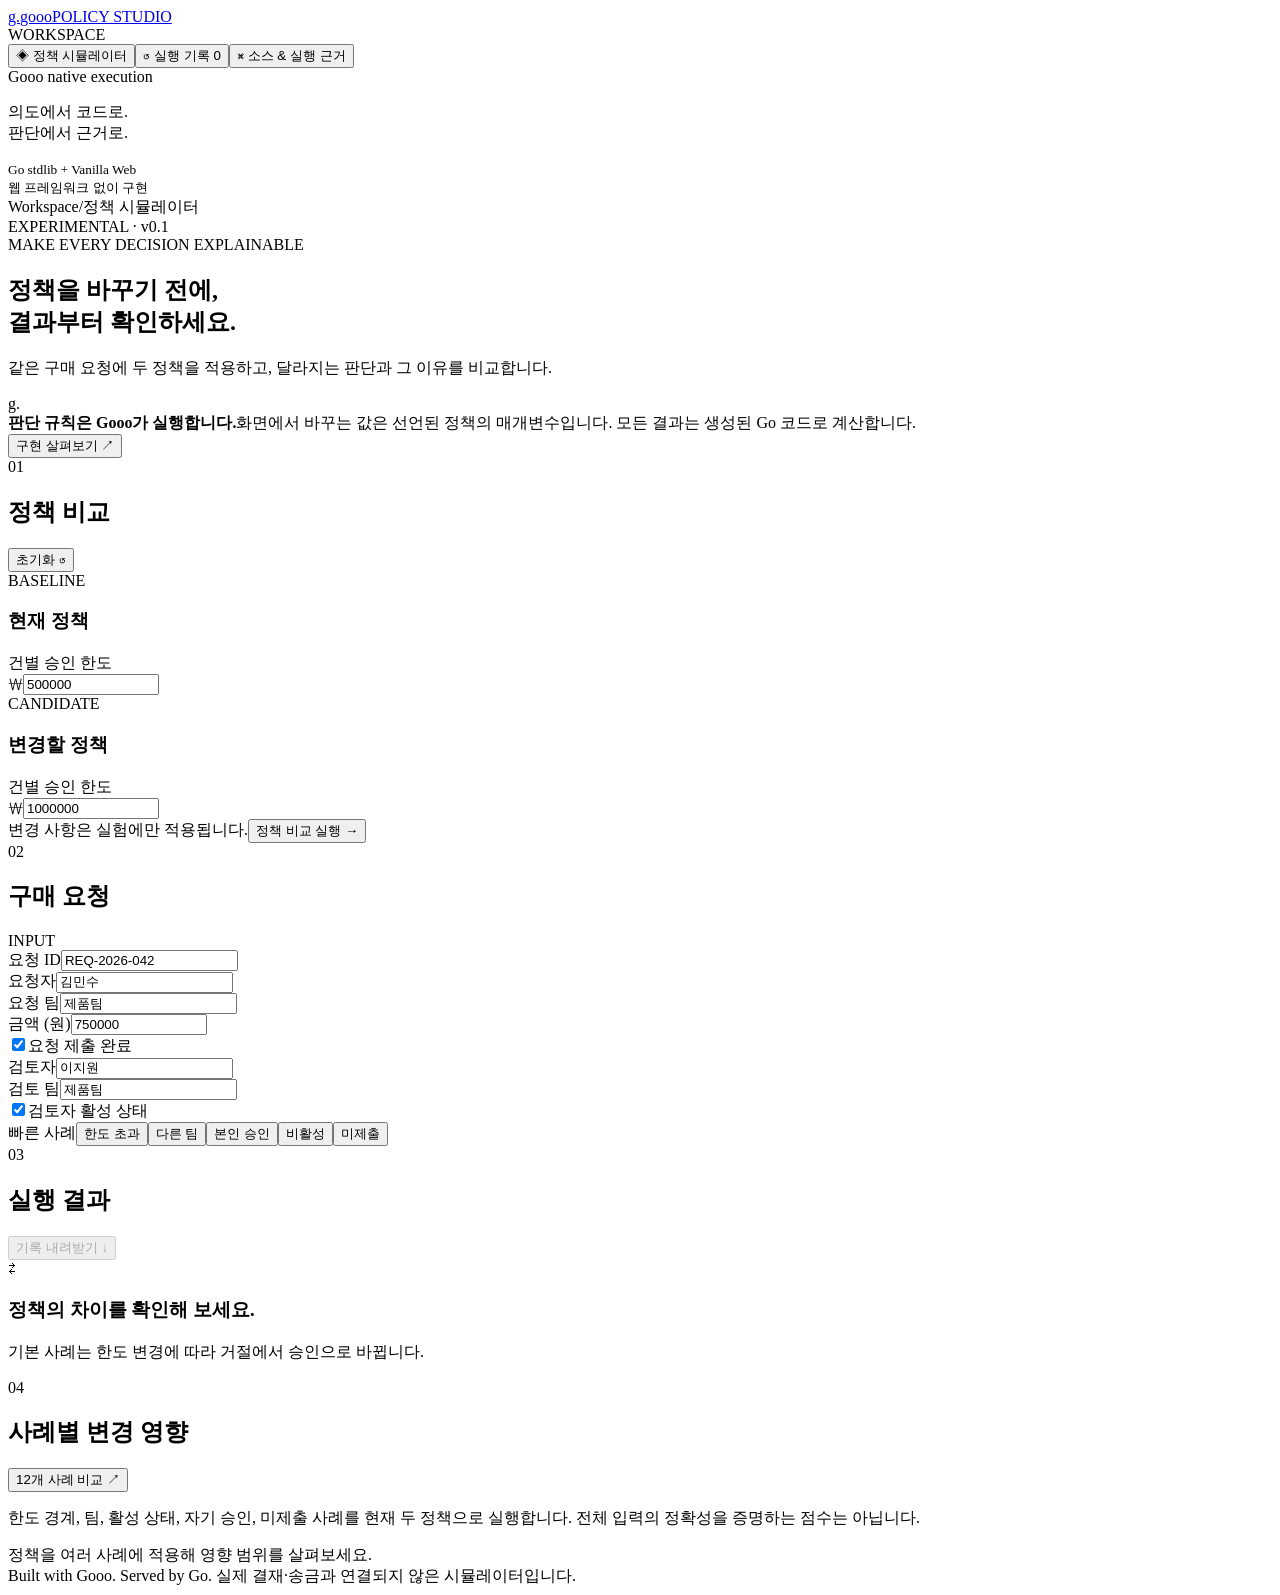
==== web/index.html @ c32d45a3 "Build framework-free Gooo approval policy studio" ====
<!doctype html>
<html lang="ko"><head><meta charset="utf-8"><meta name="viewport" content="width=device-width,initial-scale=1"><meta name="theme-color" content="#163b2e"><title>Gooo Policy Studio · 승인 정책 실험실</title><link rel="stylesheet" href="/style.css"><script src="/app.js" defer></script></head>
<body>
<aside class="sidebar"><a class="brand" href="/" aria-label="Gooo Policy Studio 홈"><span class="brand-icon">g.</span><span>gooo<span class="brand-sub">POLICY STUDIO</span></span></a><div class="nav-label">WORKSPACE</div><nav aria-label="주 메뉴"><button class="nav-item active" data-view="studio"><span>◈</span> 정책 시뮬레이터</button><button class="nav-item" data-view="history"><span>↺</span> 실행 기록 <span class="count" id="history-count">0</span></button><button class="nav-item" data-view="source"><span>⌘</span> 소스 & 실행 근거</button></nav><div class="side-bottom"><span class="live-dot"></span> Gooo native execution<p>의도에서 코드로.<br>판단에서 근거로.</p><small>Go stdlib + Vanilla Web<br>웹 프레임워크 없이 구현</small></div></aside>
<div class="workspace"><header class="topbar"><div><span class="crumb">Workspace</span><span class="slash">/</span><span id="breadcrumb">정책 시뮬레이터</span></div><span class="version">EXPERIMENTAL · v0.1</span></header>
<main>
<section id="studio-view" class="view">
<div class="page-heading"><div class="eyebrow">MAKE EVERY DECISION EXPLAINABLE</div><h1>정책을 바꾸기 전에,<br class="mobile-break"> 결과부터 확인하세요.</h1><p>같은 구매 요청에 두 정책을 적용하고, 달라지는 판단과 그 이유를 비교합니다.</p></div>
<div class="intro-note"><span class="note-mark">g.</span><div><strong>판단 규칙은 Gooo가 실행합니다.</strong><span>화면에서 바꾸는 값은 선언된 정책의 매개변수입니다. 모든 결과는 생성된 Go 코드로 계산합니다.</span></div><button data-view="source" class="text-button">구현 살펴보기 ↗</button></div>
<div class="studio-grid"><section class="card policy-card"><div class="card-heading"><div><span class="step">01</span><h2>정책 비교</h2></div><button class="text-button" id="reset">초기화 ↺</button></div><form id="policy-form"><div class="policy-columns"><div class="policy-column"><div class="column-title"><span class="tag neutral">BASELINE</span><h3>현재 정책</h3></div><label class="amount-label" for="before-limit">건별 승인 한도</label><div class="amount-field"><span>₩</span><input id="before-limit" type="number" min="0" max="9000000000000" step="1" value="500000" required></div><div class="rules" id="before-rules"></div></div><div class="policy-column candidate"><div class="column-title"><span class="tag green">CANDIDATE</span><h3>변경할 정책</h3></div><label class="amount-label" for="after-limit">건별 승인 한도</label><div class="amount-field"><span>₩</span><input id="after-limit" type="number" min="0" max="9000000000000" step="1" value="1000000" required></div><div class="rules" id="after-rules"></div></div></div><div class="policy-footer"><span>변경 사항은 실험에만 적용됩니다.</span><button class="button primary" type="submit" id="run">정책 비교 실행 <span>→</span></button></div></form></section>
<section class="card request-card"><div class="card-heading"><div><span class="step">02</span><h2>구매 요청</h2></div><span class="tag neutral">INPUT</span></div><form id="request-form"><div class="field"><label for="request-key">요청 ID</label><input id="request-key" value="REQ-2026-042" maxlength="120" required></div><div class="field"><label for="requester">요청자</label><input id="requester" value="김민수" maxlength="120" required></div><div class="field-pair"><div class="field"><label for="request-team">요청 팀</label><input id="request-team" value="제품팀" maxlength="120" required></div><div class="field"><label for="amount">금액 (원)</label><input id="amount" type="number" min="0" max="9000000000000" step="1" value="750000" required></div></div><label class="checkline"><input id="submitted" type="checkbox" checked><span>요청 제출 완료</span></label><div class="divider"></div><div class="field-pair"><div class="field"><label for="reviewer-key">검토자</label><input id="reviewer-key" value="이지원" maxlength="120" required></div><div class="field"><label for="reviewer-team">검토 팀</label><input id="reviewer-team" value="제품팀" maxlength="120" required></div></div><label class="checkline"><input id="reviewer-active" type="checkbox" checked><span>검토자 활성 상태</span></label></form><div class="presets"><span>빠른 사례</span><button data-preset="limit">한도 초과</button><button data-preset="team">다른 팀</button><button data-preset="self">본인 승인</button><button data-preset="inactive">비활성</button><button data-preset="draft">미제출</button></div></section></div>
<section class="card result-card"><div class="card-heading"><div><span class="step">03</span><h2>실행 결과</h2></div><button id="download" class="button small" disabled>기록 내려받기 ↓</button></div><div id="result" class="empty-state"><span class="empty-icon">⇄</span><h3>정책의 차이를 확인해 보세요.</h3><p>기본 사례는 한도 변경에 따라 거절에서 승인으로 바뀝니다.</p></div></section>
<section class="card suite-card"><div class="card-heading"><div><span class="step">04</span><h2>사례별 변경 영향</h2></div><button class="button small" id="run-suite">12개 사례 비교 ↗</button></div><p class="section-description">한도 경계, 팀, 활성 상태, 자기 승인, 미제출 사례를 현재 두 정책으로 실행합니다. 전체 입력의 정확성을 증명하는 점수는 아닙니다.</p><div id="suite"><div class="quiet-empty">정책을 여러 사례에 적용해 영향 범위를 살펴보세요.</div></div></section>
<footer>Built with Gooo. Served by Go. <span>실제 결재·송금과 연결되지 않은 시뮬레이터입니다.</span></footer>
</section>
<section id="history-view" class="view" hidden><div class="page-heading"><div class="eyebrow">REPLAY YOUR DECISIONS</div><h1>실행 기록</h1><p>이 브라우저에 최근 30개 기록을 보관합니다. JSON 파일을 가져와 같은 코드로 다시 실행할 수 있습니다.</p></div><div class="toolbar"><label class="button primary" for="import-receipt">기록 가져오기 & 재실행 ↑</label><input id="import-receipt" type="file" accept="application/json,.json" hidden><button id="clear-history" class="button">기록 지우기</button></div><div id="history-list"></div><p class="section-description">내용 해시는 변경을 감지하지만 발급자를 인증하지 않습니다. 재실행은 소스·생성 코드의 일치와 결과 재현을 확인합니다.</p></section>
<section id="source-view" class="view" hidden><div class="page-heading"><div class="eyebrow">INTENT → CODE → OBSERVATION</div><h1>판단의 근거를 따라가세요.</h1><p>서버가 실제 사용하는 Gooo 선언, 생성된 Go 코드와 컴파일러 기록입니다.</p></div><div class="ownership-grid"><article class="card"><span class="tag green">GOOO</span><h2>업무 판단의 주인</h2><p>5개 승인 조건 · 거절 이유 우선순위<br>규칙별 결과 · 승인 상태 전환</p></article><article class="card"><span class="tag neutral">GO</span><h2>실행과 전달</h2><p>HTTP · 입력 검증 · 타입 전달<br>기록 해시 · 재실행 · 정적 파일</p></article><article class="card"><span class="tag neutral">VANILLA WEB</span><h2>입력과 표현</h2><p>HTML · CSS · JavaScript<br>폼 · 전후 비교 · 로컬 실행 기록</p></article></div><div class="code-tabs" role="tablist" aria-label="소스 종류"><button role="tab" aria-selected="true" data-code="gooo">approval.gooo</button><button role="tab" aria-selected="false" data-code="go">생성된 Go</button><button role="tab" aria-selected="false" data-code="generation">생성 근거 JSON</button><button id="download-source" class="text-button">파일 내려받기 ↓</button></div><pre id="source-code" tabindex="0"></pre><div class="intro-note"><span class="note-mark">i</span><div><strong>관측과 증명을 구분합니다.</strong><span>타입 검사·코드 생성 근거와 실제 요청 실행 기록은 별개입니다. 임의 코드 생성이나 AI 모델 호출은 수행하지 않습니다.</span></div></div></section>
</main></div><div id="toast" role="status" aria-live="polite" hidden></div>
</body></html>
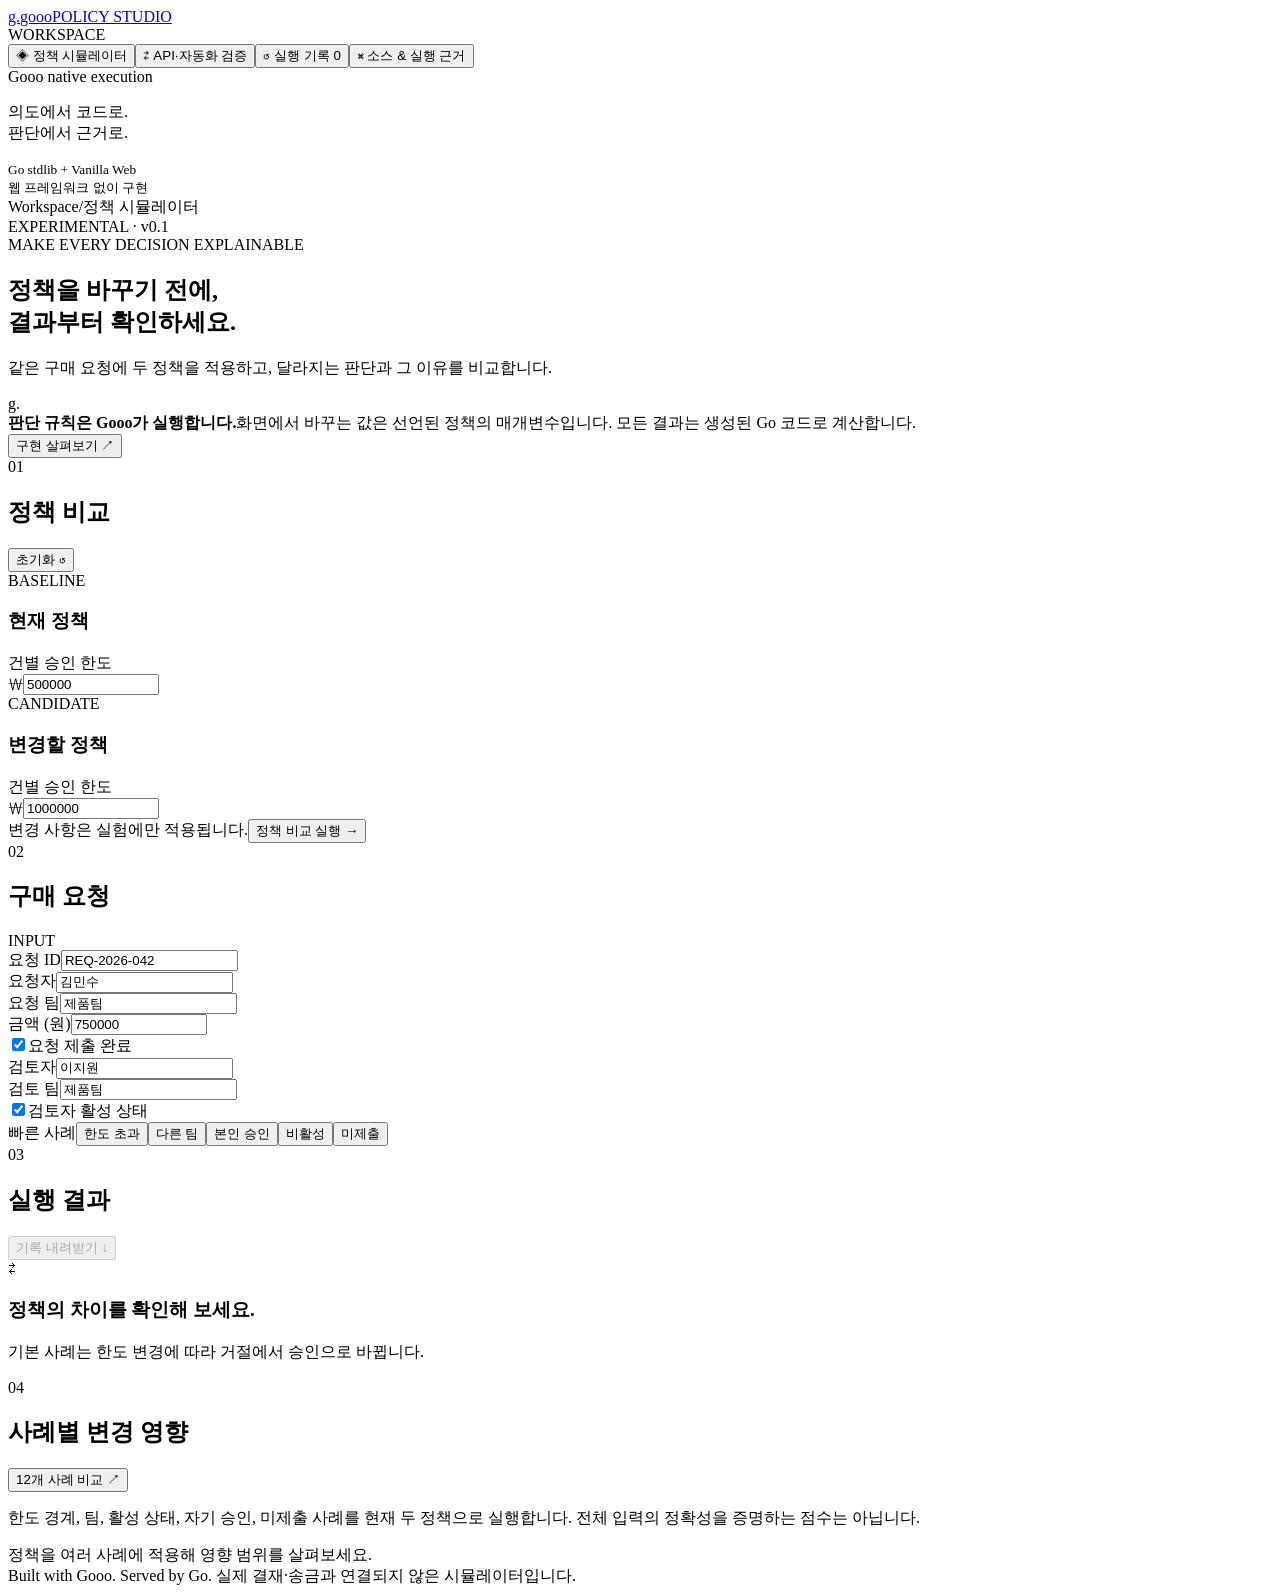
==== commit 36a44f1e: "feat: verify finite API automation policy workloads without manual approval" ====
--- a/web/index.html
+++ b/web/index.html
@@ -1,19 +1,436 @@
 <!doctype html>
-<html lang="ko"><head><meta charset="utf-8"><meta name="viewport" content="width=device-width,initial-scale=1"><meta name="theme-color" content="#163b2e"><title>Gooo Policy Studio · 승인 정책 실험실</title><link rel="stylesheet" href="/style.css"><script src="/app.js" defer></script></head>
-<body>
-<aside class="sidebar"><a class="brand" href="/" aria-label="Gooo Policy Studio 홈"><span class="brand-icon">g.</span><span>gooo<span class="brand-sub">POLICY STUDIO</span></span></a><div class="nav-label">WORKSPACE</div><nav aria-label="주 메뉴"><button class="nav-item active" data-view="studio"><span>◈</span> 정책 시뮬레이터</button><button class="nav-item" data-view="history"><span>↺</span> 실행 기록 <span class="count" id="history-count">0</span></button><button class="nav-item" data-view="source"><span>⌘</span> 소스 & 실행 근거</button></nav><div class="side-bottom"><span class="live-dot"></span> Gooo native execution<p>의도에서 코드로.<br>판단에서 근거로.</p><small>Go stdlib + Vanilla Web<br>웹 프레임워크 없이 구현</small></div></aside>
-<div class="workspace"><header class="topbar"><div><span class="crumb">Workspace</span><span class="slash">/</span><span id="breadcrumb">정책 시뮬레이터</span></div><span class="version">EXPERIMENTAL · v0.1</span></header>
-<main>
-<section id="studio-view" class="view">
-<div class="page-heading"><div class="eyebrow">MAKE EVERY DECISION EXPLAINABLE</div><h1>정책을 바꾸기 전에,<br class="mobile-break"> 결과부터 확인하세요.</h1><p>같은 구매 요청에 두 정책을 적용하고, 달라지는 판단과 그 이유를 비교합니다.</p></div>
-<div class="intro-note"><span class="note-mark">g.</span><div><strong>판단 규칙은 Gooo가 실행합니다.</strong><span>화면에서 바꾸는 값은 선언된 정책의 매개변수입니다. 모든 결과는 생성된 Go 코드로 계산합니다.</span></div><button data-view="source" class="text-button">구현 살펴보기 ↗</button></div>
-<div class="studio-grid"><section class="card policy-card"><div class="card-heading"><div><span class="step">01</span><h2>정책 비교</h2></div><button class="text-button" id="reset">초기화 ↺</button></div><form id="policy-form"><div class="policy-columns"><div class="policy-column"><div class="column-title"><span class="tag neutral">BASELINE</span><h3>현재 정책</h3></div><label class="amount-label" for="before-limit">건별 승인 한도</label><div class="amount-field"><span>₩</span><input id="before-limit" type="number" min="0" max="9000000000000" step="1" value="500000" required></div><div class="rules" id="before-rules"></div></div><div class="policy-column candidate"><div class="column-title"><span class="tag green">CANDIDATE</span><h3>변경할 정책</h3></div><label class="amount-label" for="after-limit">건별 승인 한도</label><div class="amount-field"><span>₩</span><input id="after-limit" type="number" min="0" max="9000000000000" step="1" value="1000000" required></div><div class="rules" id="after-rules"></div></div></div><div class="policy-footer"><span>변경 사항은 실험에만 적용됩니다.</span><button class="button primary" type="submit" id="run">정책 비교 실행 <span>→</span></button></div></form></section>
-<section class="card request-card"><div class="card-heading"><div><span class="step">02</span><h2>구매 요청</h2></div><span class="tag neutral">INPUT</span></div><form id="request-form"><div class="field"><label for="request-key">요청 ID</label><input id="request-key" value="REQ-2026-042" maxlength="120" required></div><div class="field"><label for="requester">요청자</label><input id="requester" value="김민수" maxlength="120" required></div><div class="field-pair"><div class="field"><label for="request-team">요청 팀</label><input id="request-team" value="제품팀" maxlength="120" required></div><div class="field"><label for="amount">금액 (원)</label><input id="amount" type="number" min="0" max="9000000000000" step="1" value="750000" required></div></div><label class="checkline"><input id="submitted" type="checkbox" checked><span>요청 제출 완료</span></label><div class="divider"></div><div class="field-pair"><div class="field"><label for="reviewer-key">검토자</label><input id="reviewer-key" value="이지원" maxlength="120" required></div><div class="field"><label for="reviewer-team">검토 팀</label><input id="reviewer-team" value="제품팀" maxlength="120" required></div></div><label class="checkline"><input id="reviewer-active" type="checkbox" checked><span>검토자 활성 상태</span></label></form><div class="presets"><span>빠른 사례</span><button data-preset="limit">한도 초과</button><button data-preset="team">다른 팀</button><button data-preset="self">본인 승인</button><button data-preset="inactive">비활성</button><button data-preset="draft">미제출</button></div></section></div>
-<section class="card result-card"><div class="card-heading"><div><span class="step">03</span><h2>실행 결과</h2></div><button id="download" class="button small" disabled>기록 내려받기 ↓</button></div><div id="result" class="empty-state"><span class="empty-icon">⇄</span><h3>정책의 차이를 확인해 보세요.</h3><p>기본 사례는 한도 변경에 따라 거절에서 승인으로 바뀝니다.</p></div></section>
-<section class="card suite-card"><div class="card-heading"><div><span class="step">04</span><h2>사례별 변경 영향</h2></div><button class="button small" id="run-suite">12개 사례 비교 ↗</button></div><p class="section-description">한도 경계, 팀, 활성 상태, 자기 승인, 미제출 사례를 현재 두 정책으로 실행합니다. 전체 입력의 정확성을 증명하는 점수는 아닙니다.</p><div id="suite"><div class="quiet-empty">정책을 여러 사례에 적용해 영향 범위를 살펴보세요.</div></div></section>
-<footer>Built with Gooo. Served by Go. <span>실제 결재·송금과 연결되지 않은 시뮬레이터입니다.</span></footer>
-</section>
-<section id="history-view" class="view" hidden><div class="page-heading"><div class="eyebrow">REPLAY YOUR DECISIONS</div><h1>실행 기록</h1><p>이 브라우저에 최근 30개 기록을 보관합니다. JSON 파일을 가져와 같은 코드로 다시 실행할 수 있습니다.</p></div><div class="toolbar"><label class="button primary" for="import-receipt">기록 가져오기 & 재실행 ↑</label><input id="import-receipt" type="file" accept="application/json,.json" hidden><button id="clear-history" class="button">기록 지우기</button></div><div id="history-list"></div><p class="section-description">내용 해시는 변경을 감지하지만 발급자를 인증하지 않습니다. 재실행은 소스·생성 코드의 일치와 결과 재현을 확인합니다.</p></section>
-<section id="source-view" class="view" hidden><div class="page-heading"><div class="eyebrow">INTENT → CODE → OBSERVATION</div><h1>판단의 근거를 따라가세요.</h1><p>서버가 실제 사용하는 Gooo 선언, 생성된 Go 코드와 컴파일러 기록입니다.</p></div><div class="ownership-grid"><article class="card"><span class="tag green">GOOO</span><h2>업무 판단의 주인</h2><p>5개 승인 조건 · 거절 이유 우선순위<br>규칙별 결과 · 승인 상태 전환</p></article><article class="card"><span class="tag neutral">GO</span><h2>실행과 전달</h2><p>HTTP · 입력 검증 · 타입 전달<br>기록 해시 · 재실행 · 정적 파일</p></article><article class="card"><span class="tag neutral">VANILLA WEB</span><h2>입력과 표현</h2><p>HTML · CSS · JavaScript<br>폼 · 전후 비교 · 로컬 실행 기록</p></article></div><div class="code-tabs" role="tablist" aria-label="소스 종류"><button role="tab" aria-selected="true" data-code="gooo">approval.gooo</button><button role="tab" aria-selected="false" data-code="go">생성된 Go</button><button role="tab" aria-selected="false" data-code="generation">생성 근거 JSON</button><button id="download-source" class="text-button">파일 내려받기 ↓</button></div><pre id="source-code" tabindex="0"></pre><div class="intro-note"><span class="note-mark">i</span><div><strong>관측과 증명을 구분합니다.</strong><span>타입 검사·코드 생성 근거와 실제 요청 실행 기록은 별개입니다. 임의 코드 생성이나 AI 모델 호출은 수행하지 않습니다.</span></div></div></section>
-</main></div><div id="toast" role="status" aria-live="polite" hidden></div>
-</body></html>
+<html lang="ko">
+  <head>
+    <meta charset="utf-8" />
+    <meta name="viewport" content="width=device-width,initial-scale=1" />
+    <meta name="theme-color" content="#163b2e" />
+    <title>Gooo Policy Studio · 승인 정책 실험실</title>
+    <link rel="stylesheet" href="/style.css" />
+    <script src="/app.js" defer></script>
+  </head>
+  <body>
+    <aside class="sidebar">
+      <a class="brand" href="/" aria-label="Gooo Policy Studio 홈"
+        ><span class="brand-icon">g.</span
+        ><span>gooo<span class="brand-sub">POLICY STUDIO</span></span></a
+      >
+      <div class="nav-label">WORKSPACE</div>
+      <nav aria-label="주 메뉴">
+        <button class="nav-item active" data-view="studio">
+          <span>◈</span> 정책 시뮬레이터</button
+        ><button class="nav-item" data-view="impact">
+          <span>⇄</span> API·자동화 검증</button
+        ><button class="nav-item" data-view="history">
+          <span>↺</span> 실행 기록
+          <span class="count" id="history-count">0</span></button
+        ><button class="nav-item" data-view="source">
+          <span>⌘</span> 소스 & 실행 근거
+        </button>
+      </nav>
+      <div class="side-bottom">
+        <span class="live-dot"></span> Gooo native execution
+        <p>의도에서 코드로.<br />판단에서 근거로.</p>
+        <small>Go stdlib + Vanilla Web<br />웹 프레임워크 없이 구현</small>
+      </div>
+    </aside>
+    <div class="workspace">
+      <header class="topbar">
+        <div>
+          <span class="crumb">Workspace</span><span class="slash">/</span
+          ><span id="breadcrumb">정책 시뮬레이터</span>
+        </div>
+        <span class="version">EXPERIMENTAL · v0.1</span>
+      </header>
+      <main>
+        <section id="studio-view" class="view">
+          <div class="page-heading">
+            <div class="eyebrow">MAKE EVERY DECISION EXPLAINABLE</div>
+            <h1>
+              정책을 바꾸기 전에,<br class="mobile-break" />
+              결과부터 확인하세요.
+            </h1>
+            <p>
+              같은 구매 요청에 두 정책을 적용하고, 달라지는 판단과 그 이유를
+              비교합니다.
+            </p>
+          </div>
+          <div class="intro-note">
+            <span class="note-mark">g.</span>
+            <div>
+              <strong>판단 규칙은 Gooo가 실행합니다.</strong
+              ><span
+                >화면에서 바꾸는 값은 선언된 정책의 매개변수입니다. 모든 결과는
+                생성된 Go 코드로 계산합니다.</span
+              >
+            </div>
+            <button data-view="source" class="text-button">
+              구현 살펴보기 ↗
+            </button>
+          </div>
+          <div class="studio-grid">
+            <section class="card policy-card">
+              <div class="card-heading">
+                <div>
+                  <span class="step">01</span>
+                  <h2>정책 비교</h2>
+                </div>
+                <button class="text-button" id="reset">초기화 ↺</button>
+              </div>
+              <form id="policy-form">
+                <div class="policy-columns">
+                  <div class="policy-column">
+                    <div class="column-title">
+                      <span class="tag neutral">BASELINE</span>
+                      <h3>현재 정책</h3>
+                    </div>
+                    <label class="amount-label" for="before-limit"
+                      >건별 승인 한도</label
+                    >
+                    <div class="amount-field">
+                      <span>₩</span
+                      ><input
+                        id="before-limit"
+                        type="number"
+                        min="0"
+                        max="9000000000000"
+                        step="1"
+                        value="500000"
+                        required
+                      />
+                    </div>
+                    <div class="rules" id="before-rules"></div>
+                  </div>
+                  <div class="policy-column candidate">
+                    <div class="column-title">
+                      <span class="tag green">CANDIDATE</span>
+                      <h3>변경할 정책</h3>
+                    </div>
+                    <label class="amount-label" for="after-limit"
+                      >건별 승인 한도</label
+                    >
+                    <div class="amount-field">
+                      <span>₩</span
+                      ><input
+                        id="after-limit"
+                        type="number"
+                        min="0"
+                        max="9000000000000"
+                        step="1"
+                        value="1000000"
+                        required
+                      />
+                    </div>
+                    <div class="rules" id="after-rules"></div>
+                  </div>
+                </div>
+                <div class="policy-footer">
+                  <span>변경 사항은 실험에만 적용됩니다.</span
+                  ><button class="button primary" type="submit" id="run">
+                    정책 비교 실행 <span>→</span>
+                  </button>
+                </div>
+              </form>
+            </section>
+            <section class="card request-card">
+              <div class="card-heading">
+                <div>
+                  <span class="step">02</span>
+                  <h2>구매 요청</h2>
+                </div>
+                <span class="tag neutral">INPUT</span>
+              </div>
+              <form id="request-form">
+                <div class="field">
+                  <label for="request-key">요청 ID</label
+                  ><input
+                    id="request-key"
+                    value="REQ-2026-042"
+                    maxlength="120"
+                    required
+                  />
+                </div>
+                <div class="field">
+                  <label for="requester">요청자</label
+                  ><input
+                    id="requester"
+                    value="김민수"
+                    maxlength="120"
+                    required
+                  />
+                </div>
+                <div class="field-pair">
+                  <div class="field">
+                    <label for="request-team">요청 팀</label
+                    ><input
+                      id="request-team"
+                      value="제품팀"
+                      maxlength="120"
+                      required
+                    />
+                  </div>
+                  <div class="field">
+                    <label for="amount">금액 (원)</label
+                    ><input
+                      id="amount"
+                      type="number"
+                      min="0"
+                      max="9000000000000"
+                      step="1"
+                      value="750000"
+                      required
+                    />
+                  </div>
+                </div>
+                <label class="checkline"
+                  ><input id="submitted" type="checkbox" checked /><span
+                    >요청 제출 완료</span
+                  ></label
+                >
+                <div class="divider"></div>
+                <div class="field-pair">
+                  <div class="field">
+                    <label for="reviewer-key">검토자</label
+                    ><input
+                      id="reviewer-key"
+                      value="이지원"
+                      maxlength="120"
+                      required
+                    />
+                  </div>
+                  <div class="field">
+                    <label for="reviewer-team">검토 팀</label
+                    ><input
+                      id="reviewer-team"
+                      value="제품팀"
+                      maxlength="120"
+                      required
+                    />
+                  </div>
+                </div>
+                <label class="checkline"
+                  ><input id="reviewer-active" type="checkbox" checked /><span
+                    >검토자 활성 상태</span
+                  ></label
+                >
+              </form>
+              <div class="presets">
+                <span>빠른 사례</span
+                ><button data-preset="limit">한도 초과</button
+                ><button data-preset="team">다른 팀</button
+                ><button data-preset="self">본인 승인</button
+                ><button data-preset="inactive">비활성</button
+                ><button data-preset="draft">미제출</button>
+              </div>
+            </section>
+          </div>
+          <section class="card result-card">
+            <div class="card-heading">
+              <div>
+                <span class="step">03</span>
+                <h2>실행 결과</h2>
+              </div>
+              <button id="download" class="button small" disabled>
+                기록 내려받기 ↓
+              </button>
+            </div>
+            <div id="result" class="empty-state">
+              <span class="empty-icon">⇄</span>
+              <h3>정책의 차이를 확인해 보세요.</h3>
+              <p>기본 사례는 한도 변경에 따라 거절에서 승인으로 바뀝니다.</p>
+            </div>
+          </section>
+          <section class="card suite-card">
+            <div class="card-heading">
+              <div>
+                <span class="step">04</span>
+                <h2>사례별 변경 영향</h2>
+              </div>
+              <button class="button small" id="run-suite">
+                12개 사례 비교 ↗
+              </button>
+            </div>
+            <p class="section-description">
+              한도 경계, 팀, 활성 상태, 자기 승인, 미제출 사례를 현재 두
+              정책으로 실행합니다. 전체 입력의 정확성을 증명하는 점수는
+              아닙니다.
+            </p>
+            <div id="suite">
+              <div class="quiet-empty">
+                정책을 여러 사례에 적용해 영향 범위를 살펴보세요.
+              </div>
+            </div>
+          </section>
+          <footer>
+            Built with Gooo. Served by Go.
+            <span>실제 결재·송금과 연결되지 않은 시뮬레이터입니다.</span>
+          </footer>
+        </section>
+        <section id="impact-view" class="view" hidden>
+          <div class="page-heading">
+            <div class="eyebrow">VERIFY AUTOMATICALLY BEFORE YOU CHANGE</div>
+            <h1>API·자동화 자동 정책 검증</h1>
+            <p>
+              API·자동화 실행 요청과 독립적으로 작성한 기대 결과를 가져오세요.
+              Gooo 정책을 실제로 실행해 기대 결과와 대조하고, 두 매개변수 설정의 영향을 비교합니다.
+            </p>
+          </div>
+          <div class="intro-note">
+            <span class="note-mark">i</span>
+            <div>
+              <strong>매 실행마다 사람이 승인할 필요 없이, 가져온 사례의 기대 결과를 자동 대조합니다.</strong>
+              <span>검증 주체는 서비스·다른 주체일 수 있습니다. 기존 Gooo 조건은 제출·팀 일치·주체 활성·본인 분리·실행 예산입니다.
+                실제 API 접근 제어·인증·자동화 실행은 연결되지 않습니다. 유한한 사례의 검증이며, 전체 입력이나 외부 효과의 안전성 증명이 아닙니다.</span>
+            </div>
+          </div>
+          <section class="card impact-input-card">
+            <div class="card-heading">
+              <div><span class="step">01</span><h2>사례와 비교 설정</h2></div>
+              <button class="text-button" data-view="studio">정책 매개변수 수정 ↗</button>
+            </div>
+            <form id="impact-form" class="impact-form">
+              <div class="field">
+                <label for="impact-label">검증 이름</label>
+                <input id="impact-label" value="API·자동화 실행 예산 변경 검증" maxlength="120" required />
+              </div>
+              <div id="impact-policy-preview" class="impact-policy-preview"></div>
+              <div class="impact-actions">
+                <div class="field impact-file-field">
+                  <label for="impact-corpus-file">사례 JSON 가져오기 · UTF-8, 256KiB 이하, 1~256개</label>
+                  <input id="impact-corpus-file" type="file" accept="application/json,.json" />
+                </div>
+                <button id="impact-sample" class="button" type="button">합성 사례 양식 ↓</button>
+              </div>
+              <p class="section-description impact-privacy">
+                연결된 서버가 파일의 모든 사례를 검증하고 실행합니다. 기본 설정은 로컬 서버입니다.
+                일괄 사례와 보고서는 자동 저장하지 않습니다. 보고서 다운로드에는 모든 입력과 결과가 포함됩니다.
+              </p>
+              <p id="impact-corpus-status" class="impact-status" role="status" aria-live="polite">아직 가져온 사례가 없습니다.</p>
+              <div id="impact-corpus-preview" class="table-scroll" hidden></div>
+              <div class="policy-footer">
+                <span>정책 시뮬레이터에 설정된 현재·변경 매개변수를 함께 사용합니다.</span>
+                <button id="impact-run" class="button primary" type="submit" disabled>전체 사례 비교 →</button>
+              </div>
+            </form>
+          </section>
+          <section class="card impact-report-card">
+            <div class="card-heading">
+              <div><span class="step">02</span><h2>변경 영향과 자동 검증</h2></div>
+              <button id="impact-download" class="button small" disabled>보고서 JSON ↓</button>
+            </div>
+            <div class="impact-report-toolbar">
+              <div class="field">
+                <label for="impact-filter">표시할 사례</label>
+                <select id="impact-filter" disabled>
+                  <option value="all">모든 사례</option>
+                  <option value="failed">기대 결과 불일치</option>
+                  <option value="newly_approved">새로 승인 가능</option>
+                  <option value="newly_denied">새로 거절</option>
+                  <option value="reason_only">승인 상태 동일 · 이유 변경</option>
+                  <option value="rule_changed">규칙별 관측 변경</option>
+                  <option value="unchanged">승인 상태와 이유 유지</option>
+                </select>
+              </div>
+              <div class="field impact-file-field">
+                <label for="impact-report-file">보고서 가져오기 &amp; 재실행 · UTF-8, 4MiB 이하</label>
+                <input id="impact-report-file" type="file" accept="application/json,.json" />
+              </div>
+            </div>
+            <p id="impact-status" class="impact-status" role="status" aria-live="polite">사례를 가져와 전체 비교를 실행하세요.</p>
+            <div id="impact-summary"></div>
+            <div id="impact-rows" class="table-scroll"></div>
+            <div id="impact-evidence" class="receipt-foot impact-evidence"></div>
+          </section>
+          <section id="impact-detail" class="card impact-detail-card" tabindex="-1" aria-labelledby="impact-detail-title" hidden>
+            <div class="card-heading">
+              <div><span class="step">03</span><h2 id="impact-detail-title">사례 상세</h2></div>
+              <button id="impact-close-detail" class="button small">상세 닫기</button>
+            </div>
+            <div id="impact-detail-content" class="result-content"></div>
+          </section>
+        </section>
+        <section id="history-view" class="view" hidden>
+          <div class="page-heading">
+            <div class="eyebrow">REPLAY YOUR DECISIONS</div>
+            <h1>실행 기록</h1>
+            <p>
+              이 브라우저에 최근 30개 기록을 보관합니다. JSON 파일을 가져와 같은
+              코드로 다시 실행할 수 있습니다.
+            </p>
+          </div>
+          <div class="toolbar">
+            <label class="button primary" for="import-receipt"
+              >기록 가져오기 & 재실행 ↑</label
+            ><input
+              id="import-receipt"
+              type="file"
+              accept="application/json,.json"
+              hidden
+            /><button id="clear-history" class="button">기록 지우기</button>
+          </div>
+          <div id="history-list"></div>
+          <p class="section-description">
+            내용 해시는 변경을 감지하지만 발급자를 인증하지 않습니다. 재실행은
+            소스·생성 코드의 일치와 결과 재현을 확인합니다.
+          </p>
+        </section>
+        <section id="source-view" class="view" hidden>
+          <div class="page-heading">
+            <div class="eyebrow">INTENT → CODE → OBSERVATION</div>
+            <h1>판단의 근거를 따라가세요.</h1>
+            <p>
+              서버가 실제 사용하는 Gooo 선언, 생성된 Go 코드와 컴파일러
+              기록입니다.
+            </p>
+          </div>
+          <div class="ownership-grid">
+            <article class="card">
+              <span class="tag green">GOOO</span>
+              <h2>업무 판단의 주인</h2>
+              <p>
+                5개 승인 조건 · 거절 이유 우선순위<br />규칙별 결과 · 승인 상태
+                전환
+              </p>
+            </article>
+            <article class="card">
+              <span class="tag neutral">GO</span>
+              <h2>실행과 전달</h2>
+              <p>
+                HTTP · 입력 검증 · 타입 전달<br />기록 해시 · 재실행 · 정적 파일
+              </p>
+            </article>
+            <article class="card">
+              <span class="tag neutral">VANILLA WEB</span>
+              <h2>입력과 표현</h2>
+              <p>
+                HTML · CSS · JavaScript<br />폼 · 전후 비교 · 로컬 실행 기록
+              </p>
+            </article>
+          </div>
+          <div class="code-tabs" role="tablist" aria-label="소스 종류">
+            <button role="tab" aria-selected="true" data-code="gooo">
+              approval.gooo</button
+            ><button role="tab" aria-selected="false" data-code="go">
+              생성된 Go</button
+            ><button role="tab" aria-selected="false" data-code="generation">
+              생성 근거 JSON</button
+            ><button id="download-source" class="text-button">
+              파일 내려받기 ↓
+            </button>
+          </div>
+          <pre id="source-code" tabindex="0"></pre>
+          <div class="intro-note">
+            <span class="note-mark">i</span>
+            <div>
+              <strong>관측과 증명을 구분합니다.</strong
+              ><span
+                >타입 검사·코드 생성 근거와 실제 요청 실행 기록은 별개입니다.
+                임의 코드 생성이나 AI 모델 호출은 수행하지 않습니다.</span
+              >
+            </div>
+          </div>
+        </section>
+      </main>
+    </div>
+    <div id="toast" role="status" aria-live="polite" hidden></div>
+  </body>
+</html>
